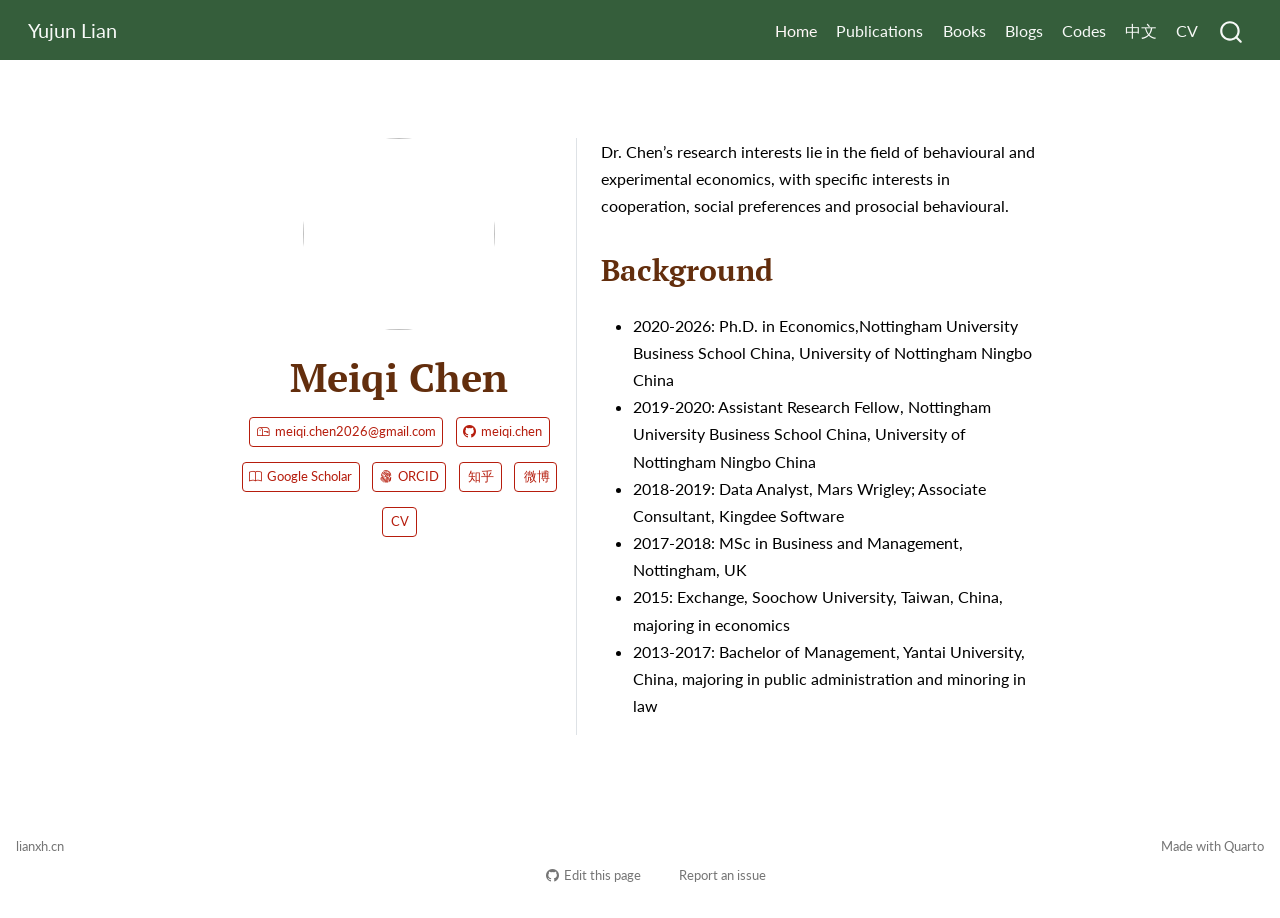
==== docs/index.html @ edb71509 "personal page" ====
<!DOCTYPE html>
<html xmlns="http://www.w3.org/1999/xhtml" lang="en" xml:lang="en"><head>

<meta charset="utf-8">
<meta name="generator" content="quarto-1.10.19">

<meta name="viewport" content="width=device-width, initial-scale=1.0, user-scalable=yes">


<title>Meiqi Chen – Yujun Lian</title>
<style>
/* Default styles provided by pandoc.
** See https://pandoc.org/MANUAL.html#variables-for-html for config info.
*/
span.smallcaps{font-variant: small-caps;}
div.columns{display: flex; gap: 1.5em;}
div.column{flex: auto;}
@media screen {
div.columns{gap: min(4vw, 1.5em);}
div.column{overflow-x: auto;}
}
div.hanging-indent{margin-left: 1.5em; text-indent: -1.5em;}
ul.task-list{list-style: none;}
ul.task-list li input[type="checkbox"] {
  width: 0.8em;
  margin: 0 0.8em 0.2em -1em; /* quarto-specific, see https://github.com/quarto-dev/quarto-cli/issues/4556 */ 
  vertical-align: middle;
}
</style>


<script src="site_libs/quarto-nav/quarto-nav.js"></script>
<script src="site_libs/quarto-nav/headroom.min.js"></script>
<script src="site_libs/clipboard/clipboard.min.js"></script>
<script src="site_libs/quarto-search/autocomplete.umd.js"></script>
<script src="site_libs/quarto-search/fuse.min.js"></script>
<script src="site_libs/quarto-search/quarto-search.js"></script>
<meta name="quarto:offset" content="./">
<link href="./images/site-logo.png" rel="icon" type="image/png">
<script src="site_libs/quarto-html/quarto.js" type="module"></script>
<script src="site_libs/quarto-html/tabsets/tabsets.js" type="module"></script>
<script src="site_libs/quarto-html/popper.min.js"></script>
<script src="site_libs/quarto-html/tippy.umd.min.js"></script>
<link href="site_libs/quarto-html/tippy.css" rel="stylesheet">
<link href="site_libs/quarto-html/quarto-syntax-highlighting-ad60bf5f67a9df7c069594d77196a5af.css" rel="stylesheet" id="quarto-text-highlighting-styles">
<script src="site_libs/bootstrap/bootstrap.min.js"></script>
<link href="site_libs/bootstrap/bootstrap-icons.css" rel="stylesheet">
<link href="site_libs/bootstrap/bootstrap-15f0169a4b5be3eac647c8d7a8e0345e.min.css" rel="stylesheet" append-hash="true" id="quarto-bootstrap" data-mode="light">
<script id="quarto-search-options" type="application/json">{
  "location": "navbar",
  "copy-button": false,
  "collapse-after": 3,
  "panel-placement": "end",
  "type": "overlay",
  "limit": 50,
  "keyboard-shortcut": [
    "f",
    "/",
    "s"
  ],
  "show-item-context": false,
  "language": {
    "search-no-results-text": "No results",
    "search-matching-documents-text": "matching documents",
    "search-copy-link-title": "Copy link to search",
    "search-hide-matches-text": "Hide additional matches",
    "search-more-match-text": "more match in this document",
    "search-more-matches-text": "more matches in this document",
    "search-clear-button-title": "Clear",
    "search-text-placeholder": "",
    "search-detached-cancel-button-title": "Cancel",
    "search-submit-button-title": "Submit",
    "search-label": "Search"
  }
}</script>


</head>

<body class="nav-fixed fullcontent quarto-light">

<div id="quarto-search-results"></div>
  <header id="quarto-header" class="headroom fixed-top">
    <nav class="navbar navbar-expand-lg " data-bs-theme="dark">
      <div class="navbar-container container-fluid">
      <div class="navbar-brand-container mx-auto">
    <a class="navbar-brand" href="./index.html">
    <span class="navbar-title">Yujun Lian</span>
    </a>
  </div>
            <div id="quarto-search" class="" title="Search"></div>
          <button class="navbar-toggler" type="button" data-bs-toggle="collapse" data-bs-target="#navbarCollapse" aria-controls="navbarCollapse" role="menu" aria-expanded="false" aria-label="Toggle navigation" onclick="if (window.quartoToggleHeadroom) { window.quartoToggleHeadroom(); }">
  <span class="navbar-toggler-icon"></span>
</button>
          <div class="collapse navbar-collapse" id="navbarCollapse">
            <ul class="navbar-nav navbar-nav-scroll ms-auto">
  <li class="nav-item">
    <a class="nav-link active" href="./index.html" aria-current="page"> 
<span class="menu-text">Home</span></a>
  </li>  
  <li class="nav-item">
    <a class="nav-link" href="./publications.html"> 
<span class="menu-text">Publications</span></a>
  </li>  
  <li class="nav-item">
    <a class="nav-link" href="./books.html"> 
<span class="menu-text">Books</span></a>
  </li>  
  <li class="nav-item">
    <a class="nav-link" href="./blog.html"> 
<span class="menu-text">Blogs</span></a>
  </li>  
  <li class="nav-item">
    <a class="nav-link" href="./codes.html"> 
<span class="menu-text">Codes</span></a>
  </li>  
  <li class="nav-item">
    <a class="nav-link" href="./Chinese.html"> 
<span class="menu-text">中文</span></a>
  </li>  
  <li class="nav-item">
    <a class="nav-link" href="./CV.pdf"> 
<span class="menu-text">CV</span></a>
  </li>  
</ul>
          </div> <!-- /navcollapse -->
            <div class="quarto-navbar-tools">
</div>
      </div> <!-- /container-fluid -->
    </nav>
</header>
<!-- content -->
<div id="quarto-content" class="quarto-container page-columns page-rows-contents page-layout-article page-navbar">
<!-- sidebar -->
<!-- margin-sidebar -->
    
<!-- main -->
<main class="content" id="quarto-document-content">




<div class="quarto-about-trestles">
  <div class="about-entity">
    <img src="images/陈美琪电子照.jpg.png" class="about-image
  round " style="height: 12em; width: 12em;">
<header id="title-block-header" class="quarto-title-block default">
<div class="quarto-title">
<h1 class="title">Meiqi Chen</h1>
</div>
<div class="quarto-title-meta">
  </div>
</header>
    <div class="about-links">
  <a href="mailto:meiqi.chen2026@gmail.com" class="about-link" rel="" target="">
    <i class="bi bi-mailbox"></i>
     <span class="about-link-text">meiqi.chen2026@gmail.com</span>
  </a>
  <a href="https://github.com/Meiqi-Chen25" class="about-link" rel="" target="">
    <i class="bi bi-github"></i>
     <span class="about-link-text">meiqi.chen</span>
  </a>
  <a href="/." class="about-link" rel="" target="">
    <i class="bi bi-book"></i>
     <span class="about-link-text">Google Scholar</span>
  </a>
  <a href="/." class="about-link" rel="" target="">
    <i class="bi bi-fingerprint"></i>
     <span class="about-link-text">ORCID</span>
  </a>
  <a href="https://www.zhihu.com/people/arlionn/" class="about-link" rel="" target="">
    <i class="bi bi-brands zhihu"></i>
     <span class="about-link-text">知乎</span>
  </a>
  <a href="https://weibo.com/arlionn" class="about-link" rel="" target="">
    <i class="bi bi-brands weibo"></i>
     <span class="about-link-text">微博</span>
  </a>
  <a href="/docs/Meiqi_Chen_CV_EN_202610.pdf" class="about-link" rel="" target="">
    <i class="bi bi-📝"></i>
     <span class="about-link-text">CV</span>
  </a>
</div>
  </div>
  <div class="about-contents"><div id="hero-heading">
<p>Dr.&nbsp;Chen’s research interests lie in the field of behavioural and experimental economics, with specific interests in cooperation, social preferences and prosocial behavioural.</p>
<section id="background" class="level2">
<h2 data-anchor-id="background">Background</h2>
<ul>
<li>2020-2026: Ph.D.&nbsp;in Economics,Nottingham University Business School China, University of Nottingham Ningbo China</li>
<li>2019-2020: Assistant Research Fellow, Nottingham University Business School China, University of Nottingham Ningbo China</li>
<li>2018-2019: Data Analyst, Mars Wrigley; Associate Consultant, Kingdee Software</li>
<li>2017-2018: MSc in Business and Management, Nottingham, UK</li>
<li>2015: Exchange, Soochow University, Taiwan, China, majoring in economics</li>
<li>2013-2017: Bachelor of Management, Yantai University, China, majoring in public administration and minoring in law</li>
</ul>
</section>
</div></div>
</div>





</main> <!-- /main -->
<script id="quarto-html-after-body" type="application/javascript">
  window.document.addEventListener("DOMContentLoaded", function (event) {
    const isCodeAnnotation = (el) => {
      for (const clz of el.classList) {
        if (clz.startsWith('code-annotation-')) {                     
          return true;
        }
      }
      return false;
    }
    const onCopySuccess = function(e) {
      // button target
      const button = e.trigger;
      // don't keep focus
      button.blur();
      // flash "checked"
      button.classList.add('code-copy-button-checked');
      var currentTitle = button.getAttribute("title");
      button.setAttribute("title", "Copied!");
      let tooltip;
      if (window.bootstrap) {
        button.setAttribute("data-bs-toggle", "tooltip");
        button.setAttribute("data-bs-placement", "left");
        button.setAttribute("data-bs-title", "Copied!");
        tooltip = new bootstrap.Tooltip(button, 
          { trigger: "manual", 
            customClass: "code-copy-button-tooltip",
            offset: [0, -8]});
        tooltip.show();    
      }
      setTimeout(function() {
        if (tooltip) {
          tooltip.hide();
          button.removeAttribute("data-bs-title");
          button.removeAttribute("data-bs-toggle");
          button.removeAttribute("data-bs-placement");
        }
        button.setAttribute("title", currentTitle);
        button.classList.remove('code-copy-button-checked');
      }, 1000);
      // clear code selection
      e.clearSelection();
    }
    const getTextToCopy = function(trigger) {
      const outerScaffold = trigger.parentElement.cloneNode(true);
      const codeEl = outerScaffold.querySelector('code');
      for (const childEl of codeEl.children) {
        if (isCodeAnnotation(childEl)) {
          childEl.remove();
        }
      }
      return codeEl.innerText;
    }
    const clipboard = new window.ClipboardJS('.code-copy-button:not([data-in-quarto-modal])', {
      text: getTextToCopy
    });
    clipboard.on('success', onCopySuccess);
    if (window.document.getElementById('quarto-embedded-source-code-modal')) {
      const clipboardModal = new window.ClipboardJS('.code-copy-button[data-in-quarto-modal]', {
        text: getTextToCopy,
        container: window.document.getElementById('quarto-embedded-source-code-modal')
      });
      clipboardModal.on('success', onCopySuccess);
    }
      var localhostRegex = new RegExp(/^(?:http|https):\/\/localhost\:?[0-9]*\//);
      var mailtoRegex = new RegExp(/^mailto:/);
        var filterRegex = new RegExp("https:\/\/lianyujun\.github\.io");
      var isInternal = (href) => {
          return filterRegex.test(href) || localhostRegex.test(href) || mailtoRegex.test(href);
      }
      // Inspect non-navigation links and adorn them if external
     var links = window.document.querySelectorAll('a[href]:not(.nav-link):not(.navbar-brand):not(.toc-action):not(.sidebar-link):not(.sidebar-item-toggle):not(.pagination-link):not(.no-external):not([aria-hidden]):not(.dropdown-item):not(.quarto-navigation-tool):not(.about-link)');
      for (var i=0; i<links.length; i++) {
        const link = links[i];
        if (!isInternal(link.href)) {
          // undo the damage that might have been done by quarto-nav.js in the case of
          // links that we want to consider external
          if (link.dataset.originalHref !== undefined) {
            link.href = link.dataset.originalHref;
          }
        }
      }
    function tippyHover(el, contentFn, onTriggerFn, onUntriggerFn) {
      const config = {
        allowHTML: true,
        maxWidth: 500,
        delay: 100,
        arrow: false,
        appendTo: function(el) {
            return el.parentElement;
        },
        interactive: true,
        interactiveBorder: 10,
        theme: 'quarto',
        placement: 'bottom-start',
      };
      if (contentFn) {
        config.content = contentFn;
      }
      if (onTriggerFn) {
        config.onTrigger = onTriggerFn;
      }
      if (onUntriggerFn) {
        config.onUntrigger = onUntriggerFn;
      }
      window.tippy(el, config); 
    }
    const noterefs = window.document.querySelectorAll('a[role="doc-noteref"]');
    for (var i=0; i<noterefs.length; i++) {
      const ref = noterefs[i];
      tippyHover(ref, function() {
        // use id or data attribute instead here
        let href = ref.getAttribute('data-footnote-href') || ref.getAttribute('href');
        try { href = new URL(href).hash; } catch {}
        const id = href.replace(/^#\/?/, "");
        const note = window.document.getElementById(id);
        if (note) {
          return note.innerHTML;
        } else {
          return "";
        }
      });
    }
    const xrefs = window.document.querySelectorAll('a.quarto-xref');
    const processXRef = (id, note) => {
      // Strip column container classes
      const stripColumnClz = (el) => {
        el.classList.remove("page-full", "page-columns");
        if (el.children) {
          for (const child of el.children) {
            stripColumnClz(child);
          }
        }
      }
      stripColumnClz(note)
      if (id === null || id.startsWith('sec-')) {
        // Special case sections, only their first couple elements
        const container = document.createElement("div");
        if (note.children && note.children.length > 2) {
          container.appendChild(note.children[0].cloneNode(true));
          for (let i = 1; i < note.children.length; i++) {
            const child = note.children[i];
            if (child.tagName === "P" && child.innerText === "") {
              continue;
            } else {
              container.appendChild(child.cloneNode(true));
              break;
            }
          }
          if (window.Quarto?.typesetMath) {
            window.Quarto.typesetMath(container);
          }
          return container.innerHTML
        } else {
          if (window.Quarto?.typesetMath) {
            window.Quarto.typesetMath(note);
          }
          return note.innerHTML;
        }
      } else {
        // Remove any anchor links if they are present
        const anchorLink = note.querySelector('a.anchorjs-link');
        if (anchorLink) {
          anchorLink.remove();
        }
        if (window.Quarto?.typesetMath) {
          window.Quarto.typesetMath(note);
        }
        if (note.classList.contains("callout")) {
          return note.outerHTML;
        } else {
          return note.innerHTML;
        }
      }
    }
    for (var i=0; i<xrefs.length; i++) {
      const xref = xrefs[i];
      tippyHover(xref, undefined, function(instance) {
        instance.disable();
        let url = xref.getAttribute('href');
        let hash = undefined; 
        if (url.startsWith('#')) {
          hash = url;
        } else {
          try { hash = new URL(url).hash; } catch {}
        }
        if (hash) {
          const id = hash.replace(/^#\/?/, "");
          const note = window.document.getElementById(id);
          if (note !== null) {
            try {
              const html = processXRef(id, note.cloneNode(true));
              instance.setContent(html);
            } finally {
              instance.enable();
              instance.show();
            }
          } else {
            // See if we can fetch this
            fetch(url.split('#')[0])
            .then(res => res.text())
            .then(html => {
              const parser = new DOMParser();
              const htmlDoc = parser.parseFromString(html, "text/html");
              const note = htmlDoc.getElementById(id);
              if (note !== null) {
                const html = processXRef(id, note);
                instance.setContent(html);
              } 
            }).finally(() => {
              instance.enable();
              instance.show();
            });
          }
        } else {
          // See if we can fetch a full url (with no hash to target)
          // This is a special case and we should probably do some content thinning / targeting
          fetch(url)
          .then(res => res.text())
          .then(html => {
            const parser = new DOMParser();
            const htmlDoc = parser.parseFromString(html, "text/html");
            const note = htmlDoc.querySelector('main.content');
            if (note !== null) {
              // This should only happen for chapter cross references
              // (since there is no id in the URL)
              // remove the first header
              if (note.children.length > 0 && note.children[0].tagName === "HEADER") {
                note.children[0].remove();
              }
              const html = processXRef(null, note);
              instance.setContent(html);
            } 
          }).finally(() => {
            instance.enable();
            instance.show();
          });
        }
      }, function(instance) {
      });
    }
        let selectedAnnoteEl;
        const selectorForAnnotation = ( cell, annotation) => {
          let cellAttr = 'data-code-cell="' + cell + '"';
          let lineAttr = 'data-code-annotation="' +  annotation + '"';
          const selector = 'span[' + cellAttr + '][' + lineAttr + ']';
          return selector;
        }
        const selectCodeLines = (annoteEl) => {
          const doc = window.document;
          const targetCell = annoteEl.getAttribute("data-target-cell");
          const targetAnnotation = annoteEl.getAttribute("data-target-annotation");
          const annoteSpan = window.document.querySelector(selectorForAnnotation(targetCell, targetAnnotation));
          const lines = annoteSpan.getAttribute("data-code-lines").split(",");
          const lineIds = lines.map((line) => {
            return targetCell + "-" + line;
          })
          let top = null;
          let height = null;
          let parent = null;
          if (lineIds.length > 0) {
              //compute the position of the single el (top and bottom and make a div)
              const el = window.document.getElementById(lineIds[0]);
              top = el.offsetTop;
              height = el.offsetHeight;
              parent = el.parentElement.parentElement;
            if (lineIds.length > 1) {
              const lastEl = window.document.getElementById(lineIds[lineIds.length - 1]);
              const bottom = lastEl.offsetTop + lastEl.offsetHeight;
              height = bottom - top;
            }
            if (top !== null && height !== null && parent !== null) {
              // cook up a div (if necessary) and position it 
              let div = window.document.getElementById("code-annotation-line-highlight");
              if (div === null) {
                div = window.document.createElement("div");
                div.setAttribute("id", "code-annotation-line-highlight");
                div.style.position = 'absolute';
                parent.appendChild(div);
              }
              div.style.top = top - 2 + "px";
              div.style.height = height + 4 + "px";
              div.style.left = 0;
              let gutterDiv = window.document.getElementById("code-annotation-line-highlight-gutter");
              if (gutterDiv === null) {
                gutterDiv = window.document.createElement("div");
                gutterDiv.setAttribute("id", "code-annotation-line-highlight-gutter");
                gutterDiv.style.position = 'absolute';
                const codeCell = window.document.getElementById(targetCell);
                const gutter = codeCell.querySelector('.code-annotation-gutter');
                gutter.appendChild(gutterDiv);
              }
              gutterDiv.style.top = top - 2 + "px";
              gutterDiv.style.height = height + 4 + "px";
            }
            selectedAnnoteEl = annoteEl;
          }
        };
        const unselectCodeLines = () => {
          const elementsIds = ["code-annotation-line-highlight", "code-annotation-line-highlight-gutter"];
          elementsIds.forEach((elId) => {
            const div = window.document.getElementById(elId);
            if (div) {
              div.remove();
            }
          });
          selectedAnnoteEl = undefined;
        };
          // Handle positioning of the toggle
      window.addEventListener(
        "resize",
        throttle(() => {
          elRect = undefined;
          if (selectedAnnoteEl) {
            selectCodeLines(selectedAnnoteEl);
          }
        }, 10)
      );
      function throttle(fn, ms) {
      let throttle = false;
      let timer;
        return (...args) => {
          if(!throttle) { // first call gets through
              fn.apply(this, args);
              throttle = true;
          } else { // all the others get throttled
              if(timer) clearTimeout(timer); // cancel #2
              timer = setTimeout(() => {
                fn.apply(this, args);
                timer = throttle = false;
              }, ms);
          }
        };
      }
        // Attach click handler to the DT
        const annoteDls = window.document.querySelectorAll('dt[data-target-cell]');
        for (const annoteDlNode of annoteDls) {
          annoteDlNode.addEventListener('click', (event) => {
            const clickedEl = event.target;
            if (clickedEl !== selectedAnnoteEl) {
              unselectCodeLines();
              const activeEl = window.document.querySelector('dt[data-target-cell].code-annotation-active');
              if (activeEl) {
                activeEl.classList.remove('code-annotation-active');
              }
              selectCodeLines(clickedEl);
              clickedEl.classList.add('code-annotation-active');
            } else {
              // Unselect the line
              unselectCodeLines();
              clickedEl.classList.remove('code-annotation-active');
            }
          });
        }
    const findCites = (el) => {
      const parentEl = el.parentElement;
      if (parentEl) {
        const cites = parentEl.dataset.cites;
        if (cites) {
          return {
            el,
            cites: cites.split(' ')
          };
        } else {
          return findCites(el.parentElement)
        }
      } else {
        return undefined;
      }
    };
    var bibliorefs = window.document.querySelectorAll('a[role="doc-biblioref"]');
    for (var i=0; i<bibliorefs.length; i++) {
      const ref = bibliorefs[i];
      const citeInfo = findCites(ref);
      if (citeInfo) {
        tippyHover(citeInfo.el, function() {
          var popup = window.document.createElement('div');
          citeInfo.cites.forEach(function(cite) {
            var citeDiv = window.document.createElement('div');
            citeDiv.classList.add('hanging-indent');
            citeDiv.classList.add('csl-entry');
            var biblioDiv = window.document.getElementById('ref-' + cite);
            if (biblioDiv) {
              citeDiv.innerHTML = biblioDiv.innerHTML;
            }
            popup.appendChild(citeDiv);
          });
          return popup.innerHTML;
        });
      }
    }
  });
  </script>
</div> <!-- /content -->
<footer class="footer">
  <div class="nav-footer">
    <div class="nav-footer-left">
<p><a href="https://www.lianxh.cn">lianxh.cn</a><br></p>
</div>   
    <div class="nav-footer-center">
      &nbsp;
    <div class="toc-actions"><ul><li><a href="https://github.com/lianyujun/lianyujun.github.io/edit/main/index.qmd" class="toc-action"><i class="bi bi-github"></i>Edit this page</a></li><li><a href="https://github.com/lianyujun/lianyujun.github.io/issues/new" class="toc-action"><i class="bi empty"></i>Report an issue</a></li></ul></div></div>
    <div class="nav-footer-right">
<p>Made with <a href="https://quarto.org/">Quarto</a><br></p>
</div>
  </div>
</footer>




</body></html>
---- docs/site_libs/quarto-html/quarto-syntax-highlighting-ad60bf5f67a9df7c069594d77196a5af.css ----
/* quarto syntax highlight colors */
:root {
  --quarto-hl-ot-color: #003B4F;
  --quarto-hl-at-color: #657422;
  --quarto-hl-ss-color: #20794D;
  --quarto-hl-an-color: #5E5E5E;
  --quarto-hl-fu-color: #4758AB;
  --quarto-hl-st-color: #20794D;
  --quarto-hl-cf-color: #003B4F;
  --quarto-hl-op-color: #5E5E5E;
  --quarto-hl-er-color: #AD0000;
  --quarto-hl-bn-color: #AD0000;
  --quarto-hl-al-color: #AD0000;
  --quarto-hl-va-color: #111111;
  --quarto-hl-bu-color: inherit;
  --quarto-hl-ex-color: inherit;
  --quarto-hl-pp-color: #AD0000;
  --quarto-hl-in-color: #5E5E5E;
  --quarto-hl-vs-color: #20794D;
  --quarto-hl-wa-color: #5E5E5E;
  --quarto-hl-do-color: #5E5E5E;
  --quarto-hl-im-color: #00769E;
  --quarto-hl-ch-color: #20794D;
  --quarto-hl-dt-color: #AD0000;
  --quarto-hl-fl-color: #AD0000;
  --quarto-hl-co-color: #5E5E5E;
  --quarto-hl-cv-color: #5E5E5E;
  --quarto-hl-cn-color: #8f5902;
  --quarto-hl-sc-color: #5E5E5E;
  --quarto-hl-dv-color: #AD0000;
  --quarto-hl-kw-color: #003B4F;
}

/* other quarto variables */
:root {
  --quarto-font-monospace: "Source Code Pro", monospace;
}

/* syntax highlight based on Pandoc's rules */
pre > code.sourceCode > span {
  color: #003B4F;
}

code.sourceCode > span {
  color: #003B4F;
}

div.sourceCode,
div.sourceCode pre.sourceCode {
  color: #003B4F;
}

/* Normal */
code span {
  color: #003B4F;
}

/* Alert */
code span.al {
  color: #AD0000;
  font-style: inherit;
}

/* Annotation */
code span.an {
  color: #5E5E5E;
  font-style: inherit;
}

/* Attribute */
code span.at {
  color: #657422;
  font-style: inherit;
}

/* BaseN */
code span.bn {
  color: #AD0000;
  font-style: inherit;
}

/* BuiltIn */
code span.bu {
  font-style: inherit;
}

/* ControlFlow */
code span.cf {
  color: #003B4F;
  font-weight: bold;
  font-style: inherit;
}

/* Char */
code span.ch {
  color: #20794D;
  font-style: inherit;
}

/* Constant */
code span.cn {
  color: #8f5902;
  font-style: inherit;
}

/* Comment */
code span.co {
  color: #5E5E5E;
  font-style: inherit;
}

/* CommentVar */
code span.cv {
  color: #5E5E5E;
  font-style: italic;
}

/* Documentation */
code span.do {
  color: #5E5E5E;
  font-style: italic;
}

/* DataType */
code span.dt {
  color: #AD0000;
  font-style: inherit;
}

/* DecVal */
code span.dv {
  color: #AD0000;
  font-style: inherit;
}

/* Error */
code span.er {
  color: #AD0000;
  font-style: inherit;
}

/* Extension */
code span.ex {
  font-style: inherit;
}

/* Float */
code span.fl {
  color: #AD0000;
  font-style: inherit;
}

/* Function */
code span.fu {
  color: #4758AB;
  font-style: inherit;
}

/* Import */
code span.im {
  color: #00769E;
  font-style: inherit;
}

/* Information */
code span.in {
  color: #5E5E5E;
  font-style: inherit;
}

/* Keyword */
code span.kw {
  color: #003B4F;
  font-weight: bold;
  font-style: inherit;
}

/* Operator */
code span.op {
  color: #5E5E5E;
  font-style: inherit;
}

/* Other */
code span.ot {
  color: #003B4F;
  font-style: inherit;
}

/* Preprocessor */
code span.pp {
  color: #AD0000;
  font-style: inherit;
}

/* SpecialChar */
code span.sc {
  color: #5E5E5E;
  font-style: inherit;
}

/* SpecialString */
code span.ss {
  color: #20794D;
  font-style: inherit;
}

/* String */
code span.st {
  color: #20794D;
  font-style: inherit;
}

/* Variable */
code span.va {
  color: #111111;
  font-style: inherit;
}

/* VerbatimString */
code span.vs {
  color: #20794D;
  font-style: inherit;
}

/* Warning */
code span.wa {
  color: #5E5E5E;
  font-style: italic;
}

.prevent-inlining {
  content: "</";
}

/*# sourceMappingURL=bfb3325589db19b875b60b6c6606fc0e.css.map */
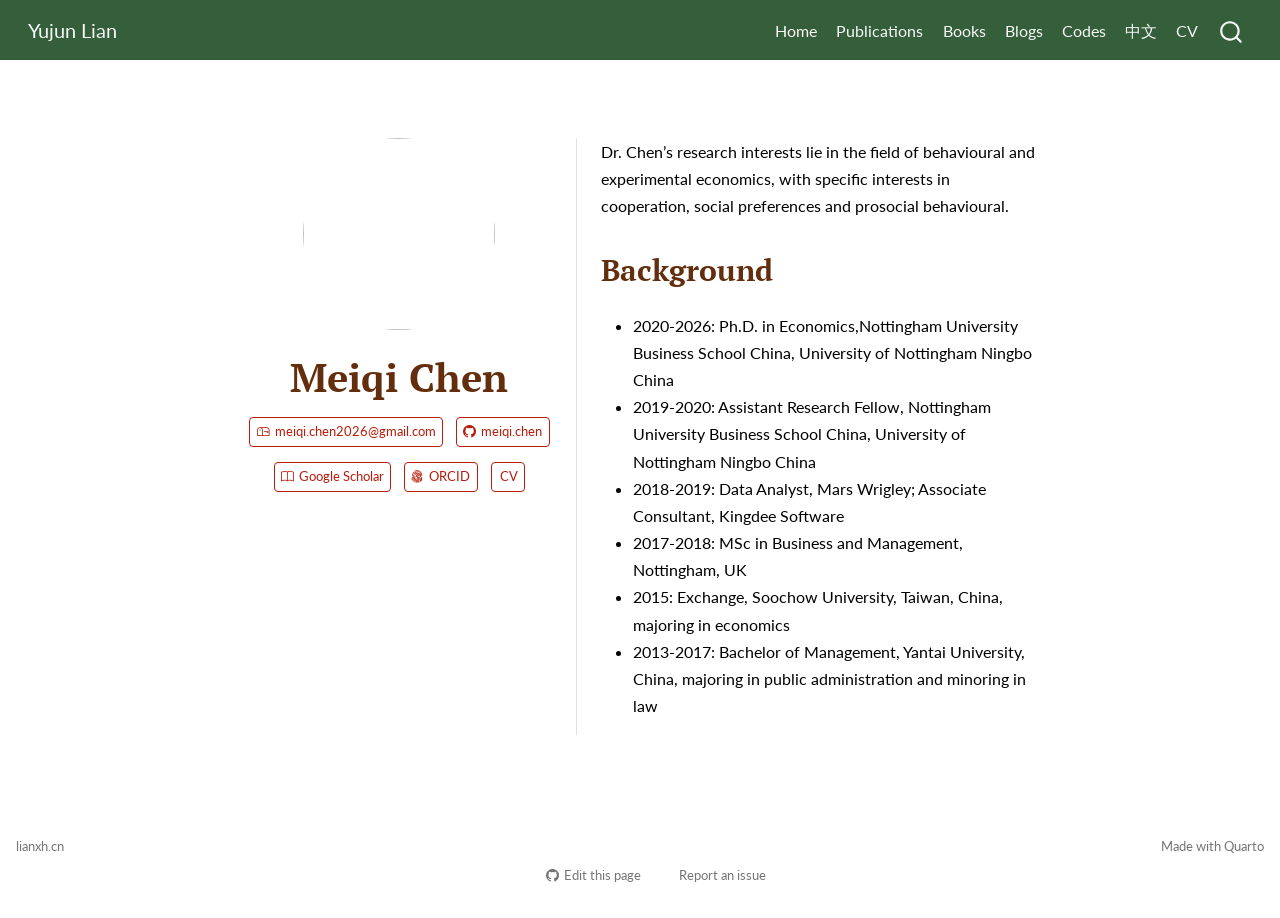
==== commit 5bee6a8c: "up" ====
--- a/docs/index.html
+++ b/docs/index.html
@@ -168,14 +168,6 @@
     <i class="bi bi-fingerprint"></i>
      <span class="about-link-text">ORCID</span>
   </a>
-  <a href="https://www.zhihu.com/people/arlionn/" class="about-link" rel="" target="">
-    <i class="bi bi-brands zhihu"></i>
-     <span class="about-link-text">知乎</span>
-  </a>
-  <a href="https://weibo.com/arlionn" class="about-link" rel="" target="">
-    <i class="bi bi-brands weibo"></i>
-     <span class="about-link-text">微博</span>
-  </a>
   <a href="/docs/Meiqi_Chen_CV_EN_202610.pdf" class="about-link" rel="" target="">
     <i class="bi bi-📝"></i>
      <span class="about-link-text">CV</span>
